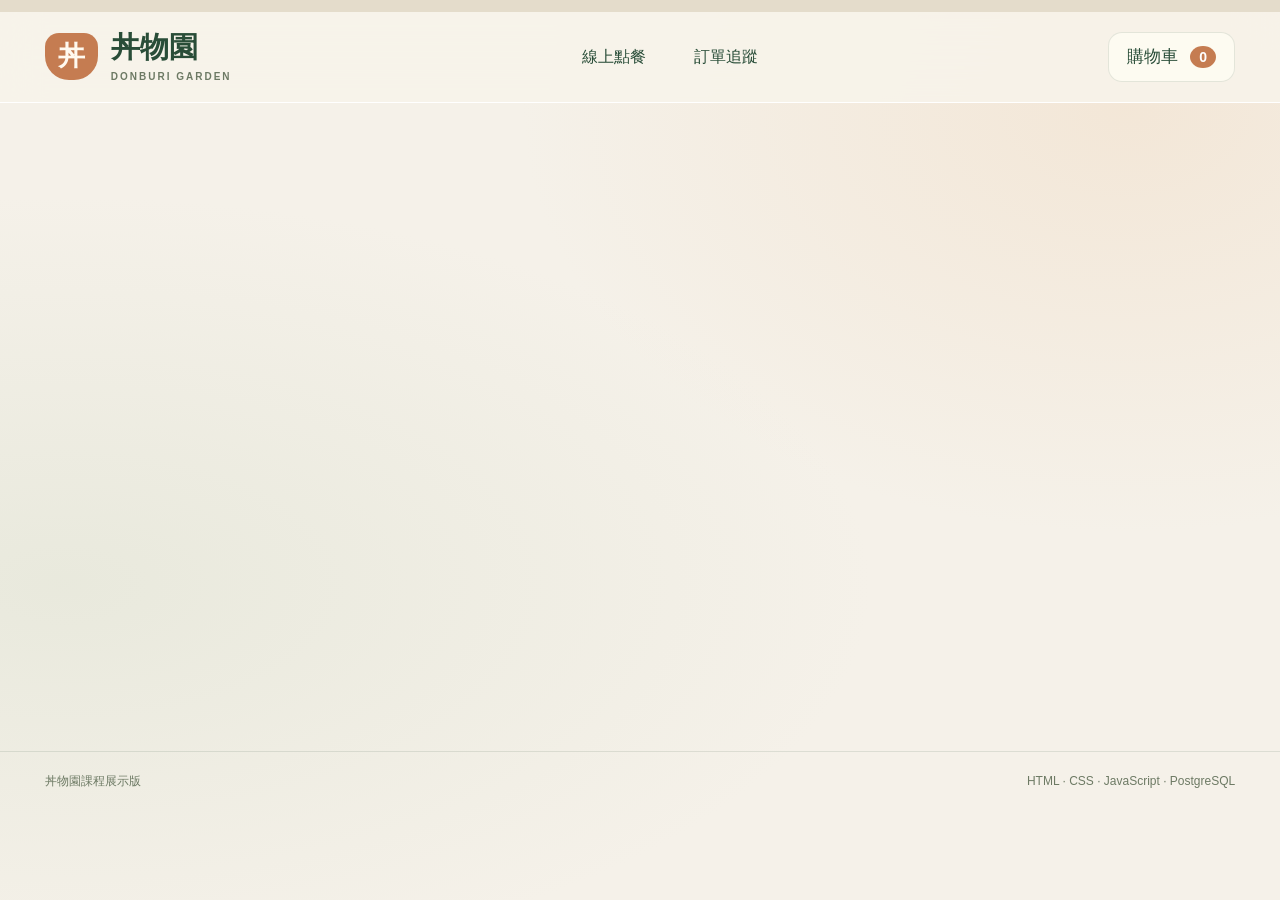
==== index.html @ c70777f3 "Add files via upload" ====
<!doctype html>
<html lang="zh-Hant">
<head><meta charset="utf-8"><meta name="viewport" content="width=device-width,initial-scale=1"><meta name="robots" content="noindex"><meta name="theme-color" content="#35543e"><title>丼物園｜今天想吃哪一碗？</title><link rel="stylesheet" href="./style.css">
<script defer src="./config.js"></script><script defer src="./js/menu.js"></script><script defer src="./js/api.js"></script><script defer src="./js/app.js"></script></head>
<body data-platform="customer"><div id="mode-notice" class="mode-notice"></div>
<header class="topbar"><a class="brand" href="./"><span class="bowl-logo" aria-hidden="true">丼</span><span>丼物園<small>DONBURI GARDEN</small></span></a><nav aria-label="主選單"><a href="#customer" data-nav="customer">線上點餐</a><a href="#tracking" data-nav="tracking">訂單追蹤</a></nav><button class="cart-toggle" data-action="cart" aria-label="開啟購物車">購物車 <b id="cart-count">0</b></button></header>
<div id="status" role="status" aria-live="polite"></div><main id="app"></main>
<footer>丼物園課程展示版<span>HTML · CSS · JavaScript · PostgreSQL</span></footer>
<dialog id="product-dialog" aria-labelledby="product-title"></dialog><dialog id="cancel-dialog" aria-labelledby="cancel-title"></dialog>
<div id="cart-shade" class="cart-shade" hidden data-action="close-cart"></div>
<noscript>請開啟 JavaScript，才能使用購物車與訂單追蹤。</noscript></body></html>
---- style.css ----
@font-face{font-family:Huninn;src:url('./assets/fonts/Huninn-Regular.ttf') format('truetype');font-display:swap}*{box-sizing:border-box} :root{--ink:#294d38;--muted:#6d7a64;--orange:#c57c51;--line:#31503720;--glass:#fffdf6ac;--cream:#f5f0e7;--sage:#dce2ce}body{margin:0;color:var(--ink);font:17px/1.6 Huninn,'Microsoft JhengHei',sans-serif;background:radial-gradient(ellipse at 5% 65%,#d9dfcd70,transparent 47%),radial-gradient(ellipse at 88% 12%,#f0d7bc65,transparent 38%),#f5f1e9;background-attachment:fixed}button,input,select,textarea{font:inherit;color:inherit}button,a{ -webkit-tap-highlight-color:transparent}button{cursor:pointer;padding:10px 18px;background:#fffdf4c9;border:1px solid var(--line);border-radius:14px;transition:transform .15s,background .15s,box-shadow .15s}button:hover:not(:disabled){transform:translateY(-2px);box-shadow:0 5px 16px #254d3810;background:#fffefa}button:disabled{opacity:.45;cursor:not-allowed}a{color:inherit;text-decoration:none}button:focus-visible,a:focus-visible,input:focus-visible,select:focus-visible,textarea:focus-visible{outline:3px solid var(--orange);outline-offset:3px}input,select,textarea{border:1px solid var(--line);border-radius:12px;background:#fffdf6c9;padding:10px 13px;max-width:100%}textarea{resize:vertical;min-height:72px}h1,h2,h3,p{margin:0}h1{font-size:clamp(30px,3vw,46px);line-height:1.3}h2{font-size:25px;line-height:1.4}h3{font-size:21px}small,.muted{color:var(--muted)}.mode-notice{text-align:center;padding:6px 15px;font-size:13px;background:#e4dccb;color:#575e4c}.topbar{position:sticky;top:0;z-index:20;display:flex;align-items:center;justify-content:space-between;gap:20px;padding:19px 3.5%;border-bottom:1px solid #fff;background:#f7f4ebdc;backdrop-filter:blur(20px)}.brand{display:flex;gap:13px;align-items:center;font-size:29px;font-weight:bold;white-space:nowrap;line-height:1.15}.brand small{display:block;font-size:10px;letter-spacing:2px;margin-top:7px}.bowl-logo{background:var(--orange);color:#fff9ef;border-radius:14px 14px 24px 24px;padding:8px 13px;font-size:27px}nav{display:flex;gap:10px}nav a{padding:8px 19px;border-radius:22px;font-size:16px}nav a.active{background:var(--orange);color:white}.cart-toggle{display:flex;gap:12px;align-items:center;white-space:nowrap}.cart-toggle b{background:var(--orange);color:white;border-radius:50%;min-width:26px;font-size:14px}main{max-width:1650px;margin:auto;padding:36px 3.5% 45px;min-height:72vh}.heading{margin-bottom:28px;display:flex;align-items:center;justify-content:space-between;gap:20px}.heading p{color:var(--muted);margin-top:10px}.heading .eyebrow{font-size:11px;letter-spacing:3px;margin-bottom:8px}.shop-grid{display:grid;grid-template-columns:minmax(0,1fr) 350px;gap:27px;align-items:start}.glass{border:1px solid #ffffffee;border-radius:23px;background:var(--glass);backdrop-filter:blur(20px);box-shadow:0 6px 22px #4f503609,inset 0 1px 0 white}.recommender{display:grid;grid-template-columns:1.1fr 1fr .9fr;align-items:center;padding:25px 27px;gap:22px;background:linear-gradient(115deg,#e4e8d8d9,#eef0e3b0);min-height:246px;margin-bottom:28px}.recommender h2{font-size:27px;margin-bottom:8px}.recommender p{font-size:14px;margin:5px 0 14px}.primary{background:#426044;color:#fffdf2;border-color:transparent;box-shadow:inset 0 1px 0 #ffffff44}.primary:hover:not(:disabled){background:#365139;color:white}.orange{background:var(--orange);color:white;border:0}.orange:hover:not(:disabled){background:#ae6941;color:white}.outline{background:#fffdf5a6}.result{border-left:1px solid #81947035;padding-left:24px}.result small{font-size:13px;color:#a26945}.result h3{font-size:28px;margin-top:7px}.price{color:var(--orange);font-size:30px;line-height:1.4;font-weight:bold}.result-actions{display:flex;gap:8px;margin-top:12px;flex-wrap:wrap}.result-actions button{padding:7px 12px;font-size:14px}.mascot-area{text-align:center;min-width:0}.bubble{font-size:14px;line-height:1.5;background:#fffdf5;border:1.5px solid #5c7054;border-radius:26px 26px 26px 6px;padding:10px 14px;min-height:61px;display:flex;justify-content:center;align-items:center;margin:0 auto 1px;max-width:220px}.mascot-btn{background:none!important;border:0;box-shadow:none!important;padding:0;display:block;width:140px;max-width:100%;margin:auto}.mascot{display:block;width:100%;height:132px;overflow:visible;animation:bob 3s ease-in-out infinite;filter:drop-shadow(0 5px 1px #6e775419)}.mascot-btn:active .mascot{transform:rotate(-8deg)}@keyframes bob{50%{transform:translateY(-5px) rotate(2deg)}}.pick-flash{animation:flash .4s ease}@keyframes flash{50%{transform:scale(1.035);opacity:.6}}.catalog-tools{display:flex;gap:16px;align-items:center;justify-content:space-between;margin-bottom:24px;flex-wrap:wrap}.tabs{display:flex;gap:8px;flex-wrap:wrap}.tabs button{border-radius:24px;padding:7px 18px}.tabs button.active{background:var(--orange);color:white;border-color:transparent}.search{flex:1;min-width:180px;max-width:300px}.search input{width:100%;border-radius:24px}.products{display:grid;grid-template-columns:repeat(3,minmax(0,1fr));gap:17px}.product{text-align:left;display:flex;flex-direction:column;align-items:stretch;padding:20px;min-height:181px;position:relative;overflow:hidden}.product small{font-size:12px;margin-bottom:9px;color:#718361}.product h3{font-size:21px;line-height:1.45;margin-bottom:7px}.product p{font-size:13px;color:var(--muted);flex:1}.product-bottom{display:flex;align-items:center;justify-content:space-between;margin-top:10px}.product-bottom strong{font-size:23px;color:var(--orange)}.plus{border-radius:50%;background:#eac7a87a;color:#b96d41;display:grid;place-items:center;width:29px;height:29px;font-size:25px;line-height:1}.product.sold{opacity:.55}.cart{padding:23px;position:sticky;top:116px;max-height:calc(100dvh - 140px);overflow:auto}.cart h2{padding-bottom:18px;border-bottom:1px solid var(--line)}.cart-close{display:none}.cart-items{max-height:280px;overflow:auto}.empty{padding:30px 10px;text-align:center;color:var(--muted)}.bag-symbol{display:block;font-size:43px;color:#78836b;margin-bottom:8px}.cart-item{padding:16px 0;border-bottom:1px solid var(--line)}.cart-item-head{display:flex;justify-content:space-between;gap:9px}.cart-item small{display:block;font-size:12px}.qty{display:flex;align-items:center;gap:12px;margin-top:9px}.qty button{padding:0;width:27px;height:27px;border-radius:50%;line-height:1}.qty .remove{margin-left:auto;width:auto;background:none;border:0;font-size:12px}.field{display:grid;gap:6px;font-size:14px;margin-top:15px}.field>small{font-size:12px;line-height:1.5}.field input,.field select,.field textarea{width:100%}.cart-total{display:flex;align-items:center;justify-content:space-between;margin:22px 0 14px;padding-top:15px;border-top:1px solid var(--line)}.checkout{width:100%;font-size:16px}.cart-foot{display:block;text-align:center;font-size:11px;margin-top:10px}.notice{background:#e6d5bf76;border:1px solid #fff;border-radius:13px;padding:11px 15px;font-size:14px;margin-bottom:18px}.staff-layout{display:grid;grid-template-columns:200px minmax(0,1fr);gap:25px}.side-nav{padding:18px;position:sticky;top:118px;align-self:start;display:grid;gap:8px}.side-nav button{border:0;text-align:left;justify-content:flex-start;background:transparent}.side-nav button.active{background:#dce4cf}.side-nav small{padding:14px 12px 4px;font-size:11px}.toolbar{display:flex;gap:12px;align-items:center;justify-content:space-between;flex-wrap:wrap;margin-bottom:20px}.metrics{display:grid;grid-template-columns:repeat(4,minmax(0,1fr));gap:14px;margin-bottom:22px}.metric{padding:18px}.metric small{display:block;font-size:12px}.metric strong{font-size:27px;display:block;margin-top:5px}.order-filters{padding:18px;margin-bottom:18px;display:flex;gap:12px;align-items:center;flex-wrap:wrap}.order-filters input{flex:1;min-width:150px}.order-card{padding:22px;margin-top:15px}.order-head{display:flex;gap:15px;justify-content:space-between;flex-wrap:wrap;padding-bottom:12px}.order-head h3{font-size:23px}.tag{display:inline-block;font-size:12px;padding:3px 9px;border-radius:12px;background:#e4e8d8;margin:3px 4px 0 0}.tag.pending{background:#edd3ad}.tag.cancelled{background:#e6cfc9}.order-meta{color:var(--muted);font-size:13px}.order-item{display:flex;justify-content:space-between;gap:12px;padding:8px 0;border-bottom:1px solid var(--line)}.order-item small{display:block;font-size:12px}.order-actions{display:flex;align-items:center;gap:9px;flex-wrap:wrap;margin-top:18px}.order-actions strong{margin-right:auto;color:var(--orange);font-size:25px}.danger{color:#995843;background:#f1dfd6}.report{padding:27px}.report>p{font-size:15px;color:var(--muted);margin:12px 0 20px}.settings-grid{display:grid;grid-template-columns:repeat(2,minmax(0,1fr));gap:0 20px}.soldout-grid{display:grid;grid-template-columns:repeat(3,minmax(0,1fr));gap:12px;margin:20px 0}.soldout-grid label{font-size:13px}.soldout-grid input{accent-color:#4c6949}.analytics{display:grid;grid-template-columns:1fr 1fr;gap:20px}.rank{display:flex;justify-content:space-between;gap:15px;padding:12px 0;border-bottom:1px solid var(--line)}.rank strong{white-space:nowrap}.bars{height:220px;display:flex;gap:12px;align-items:end;margin-top:25px;overflow-x:auto}.bar-col{flex:1;min-width:25px;display:flex;align-items:center;flex-direction:column;font-size:11px}.bar-col i{display:block;background:#87997b;min-width:20px;width:65%;border-radius:6px 6px 0 0;margin:6px 0}.tracking{max-width:820px;margin:0 auto;padding:35px}.tracking h1{font-size:31px}.tracking-num{font-size:60px;color:var(--orange);margin-top:10px;line-height:1.3}.steps{display:flex;justify-content:space-between;gap:8px;margin:25px 0}.step{text-align:center;font-size:13px;flex:1;padding:13px 5px;border-bottom:4px solid #cbd0bf;color:#929b87}.step.done{color:var(--ink);border-color:#5d7952}.track-actions{margin-top:22px;display:flex;gap:10px;flex-wrap:wrap}.login{max-width:480px;margin:40px auto;padding:32px}.login p{font-size:14px;color:var(--muted);margin:14px 0}.login .primary{margin-top:22px;width:100%}dialog{border:1px solid white;background:#fbf8ef;border-radius:26px;padding:30px;width:min(510px,calc(100vw - 28px));color:var(--ink);box-shadow:0 25px 100px #213f3940;max-height:90dvh}dialog::backdrop{background:#293c3155;backdrop-filter:blur(6px)}.modal-head{display:flex;align-items:start;justify-content:space-between;gap:20px;margin-bottom:16px}.modal-head button{border:0;background:#e9ebdf;border-radius:50%;padding:0;width:32px;height:32px}.sides{display:grid;grid-template-columns:1fr 1fr;gap:12px;margin:20px 0}.sides label{padding:12px;border:1px solid var(--line);border-radius:12px;font-size:15px}.sides input{accent-color:#506f4f}.modal-actions{display:flex;justify-content:space-between;align-items:center;margin-top:22px;gap:20px}.cart-shade{position:fixed;inset:0;background:#253f3255;backdrop-filter:blur(3px);z-index:29}#status{position:fixed;bottom:25px;left:50%;transform:translateX(-50%);z-index:100;background:#2e4e3d;color:#fffdf2;border-radius:16px;max-width:calc(100vw - 24px);padding:0;box-shadow:0 8px 30px #0002}#status:not(:empty){padding:13px 22px}footer{max-width:1650px;margin:auto;padding:20px 3.5%;display:flex;justify-content:space-between;gap:12px;font-size:12px;color:var(--muted);border-top:1px solid var(--line)}[hidden]{display:none!important}
@media(min-width:1450px){.shop-grid{grid-template-columns:minmax(0,1fr) 390px}.recommender{min-height:255px}.product{min-height:185px}}
@media(max-width:1150px){.shop-grid{grid-template-columns:minmax(0,1fr) 310px;gap:18px}.recommender{grid-template-columns:1.1fr 1fr;padding:20px}.mascot-area{grid-column:1 / -1;display:flex;align-items:center;justify-content:center;gap:10px}.mascot-btn{width:90px;margin:0}.mascot{height:80px}.bubble{max-width:270px;margin:0}.products{grid-template-columns:repeat(2,minmax(0,1fr))}.recommender h2{font-size:23px}.staff-layout{grid-template-columns:170px minmax(0,1fr)}.metrics{grid-template-columns:repeat(2,minmax(0,1fr))}.soldout-grid{grid-template-columns:repeat(2,minmax(0,1fr))}}
@media(max-width:850px){.topbar{padding:15px 4%;gap:10px;flex-wrap:wrap}.brand{font-size:24px}.brand small{font-size:8px}.bowl-logo{font-size:22px}.topbar nav{order:3;width:100%;justify-content:center;gap:5px}.topbar nav a{font-size:14px;padding:6px 12px}.cart-toggle{font-size:14px}.shop-grid{display:block}.cart{display:none;position:fixed;inset:0 0 0 auto;max-height:none;width:380px;max-width:100%;height:100dvh;z-index:30;border-radius:24px 0 0 24px;background:#f9f6eeef;overflow-y:auto}.cart.open{display:block}.cart-close{display:block;float:right;padding:3px 10px}.cart-items{max-height:35dvh}.staff-layout{display:block}.side-nav{display:flex;flex-wrap:wrap;position:static;margin-bottom:20px;padding:10px}.side-nav small{display:none}.side-nav button{font-size:13px;padding:7px 10px}main{padding:25px 4%}.heading{align-items:start}.heading h1{font-size:32px}.analytics{grid-template-columns:1fr}.tracking{padding:25px}.topbar{position:relative}.report{padding:21px}.recommender{grid-template-columns:1.1fr 1fr .8fr}.mascot-area{grid-column:auto;display:block}.mascot-btn{width:120px;margin:auto}.mascot{height:110px}.bubble{font-size:12px}.result h3{font-size:24px}}
@media(max-width:550px){body{font-size:16px}.heading h1{font-size:28px}.heading p{font-size:13px}.recommender{grid-template-columns:1fr 1fr;gap:17px;padding:19px}.recommender>div:first-child{grid-column:1 / -1}.recommender h2{font-size:24px}.result{border:0;padding:0}.result h3{font-size:23px}.result-actions button{font-size:12px;padding:7px 9px}.mascot-btn{width:110px}.bubble{font-size:12px;padding:8px 10px}.catalog-tools{gap:13px}.tabs{gap:6px}.tabs button{padding:6px 12px;font-size:13px}.search{max-width:none;width:100%}.products{gap:12px}.product{padding:16px 13px;min-height:180px}.product h3{font-size:18px}.product p{font-size:12px}.product-bottom strong{font-size:21px}.settings-grid{grid-template-columns:1fr}.soldout-grid{grid-template-columns:1fr 1fr}.order-card{padding:17px}.order-actions strong{width:100%}.metrics{gap:10px}.metric{padding:14px}.metric strong{font-size:24px}.toolbar{gap:10px}.toolbar h1{font-size:28px}.tracking h1{font-size:26px}footer{flex-direction:column;font-size:10px}.steps{gap:4px}.step{font-size:12px}.notice{font-size:12px}.heading .primary{padding:8px 10px;font-size:12px}.login{padding:23px}.mode-notice{font-size:11px}}
@media(prefers-reduced-motion:reduce){*,*::before,*::after{animation:none!important;transition:none!important;scroll-behavior:auto!important}}
@media print{.topbar,.mode-notice,.order-actions,.side-nav,footer,#status,.track-actions{display:none!important}body{background:white}.glass{box-shadow:none;background:white;border:1px solid #ccc}main{padding:0}.tracking{max-width:none}.staff-layout{display:block}}

/* 商家 POS 使用獨立入口。 */
body[data-platform="staff"] .topbar nav button{font-size:14px;padding:7px 12px}body[data-platform="staff"] .topbar nav{flex-wrap:wrap}
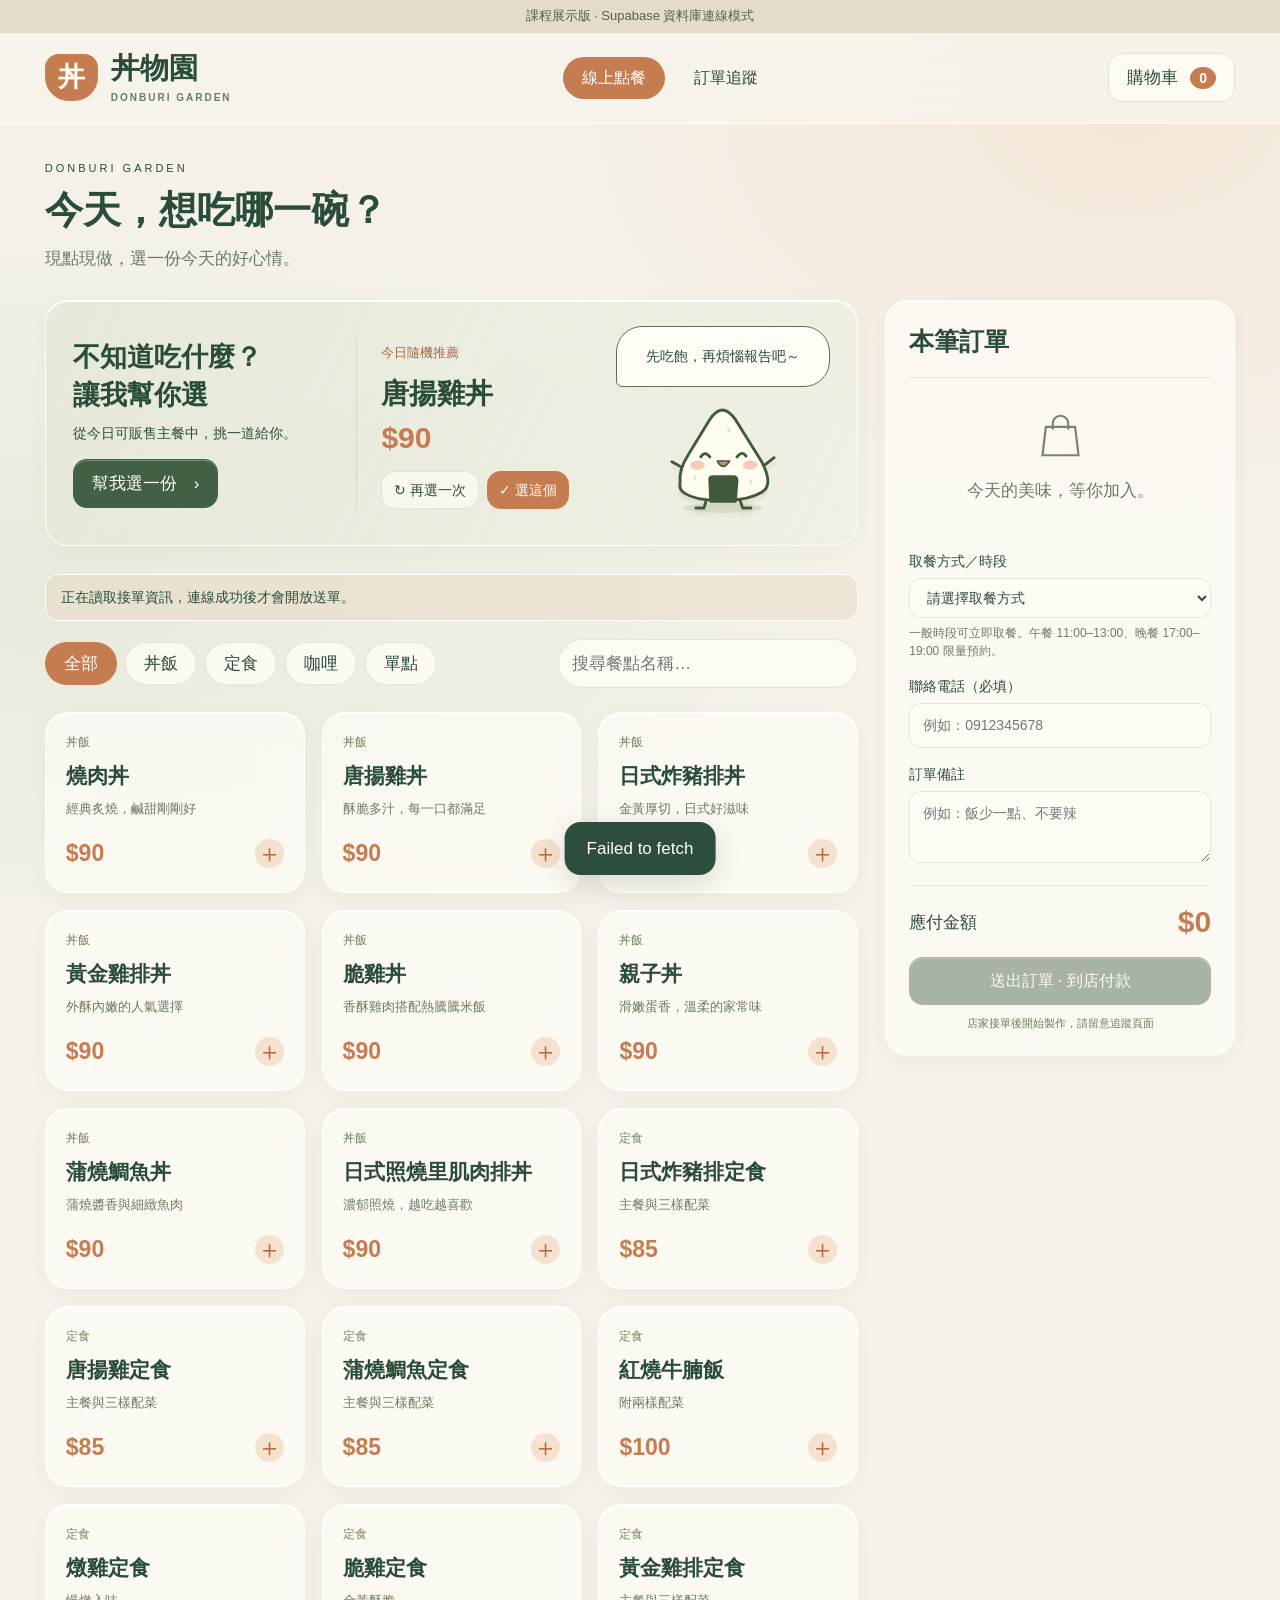
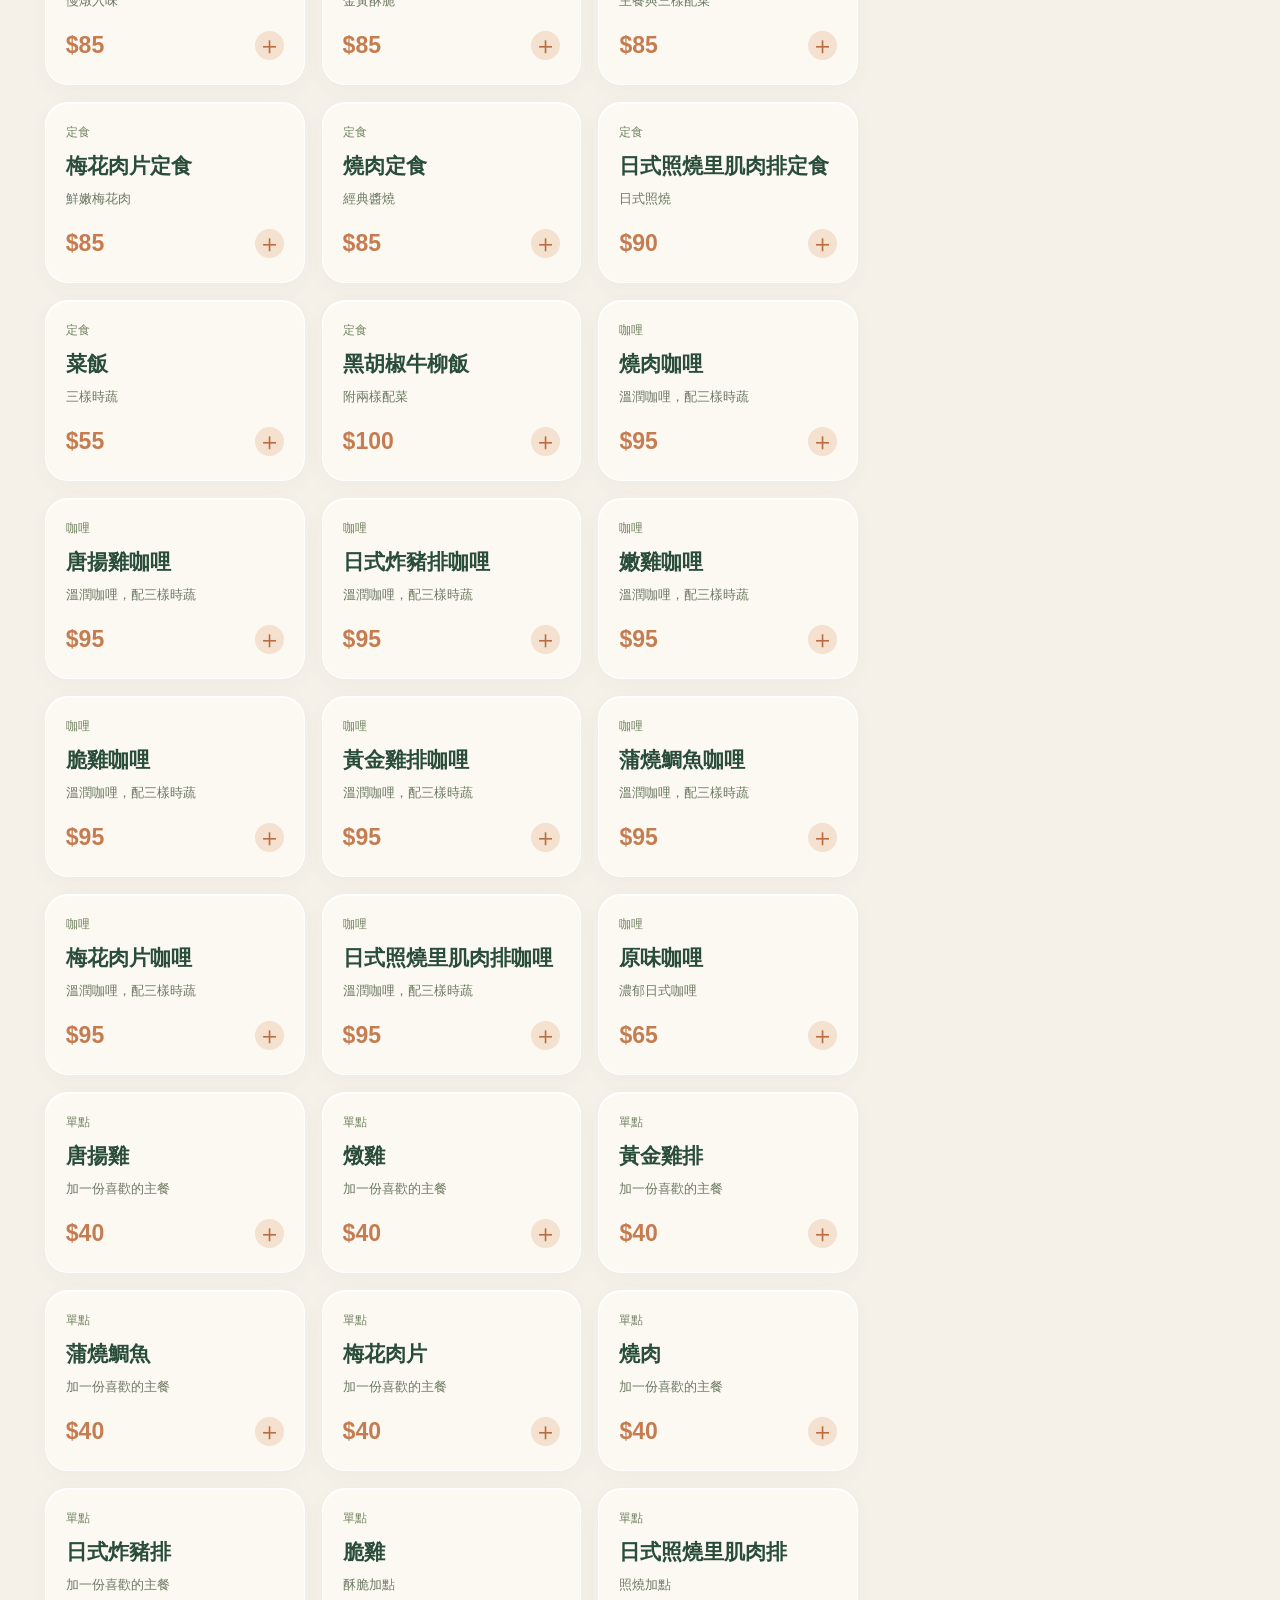
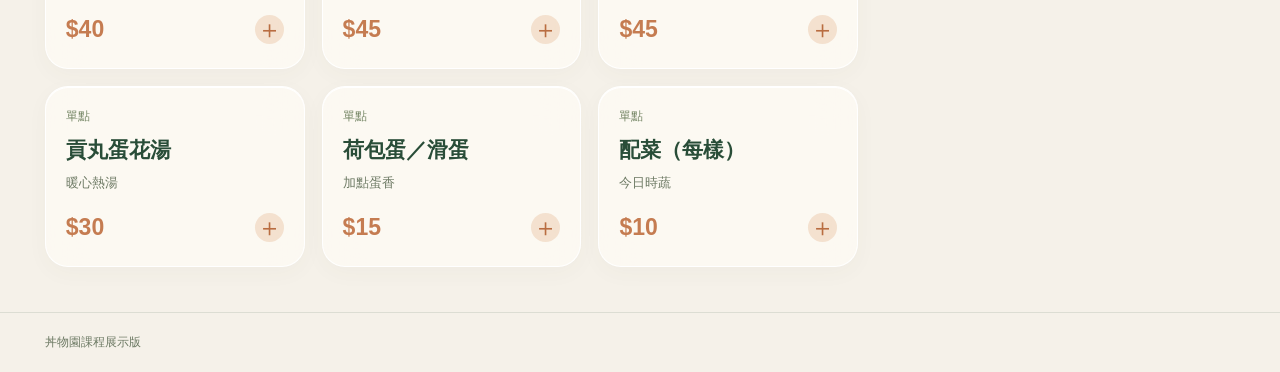
==== commit 81fb6ae4: "Update index.html" ====
--- a/index.html
+++ b/index.html
@@ -5,7 +5,7 @@
 <body data-platform="customer"><div id="mode-notice" class="mode-notice"></div>
 <header class="topbar"><a class="brand" href="./"><span class="bowl-logo" aria-hidden="true">丼</span><span>丼物園<small>DONBURI GARDEN</small></span></a><nav aria-label="主選單"><a href="#customer" data-nav="customer">線上點餐</a><a href="#tracking" data-nav="tracking">訂單追蹤</a></nav><button class="cart-toggle" data-action="cart" aria-label="開啟購物車">購物車 <b id="cart-count">0</b></button></header>
 <div id="status" role="status" aria-live="polite"></div><main id="app"></main>
-<footer>丼物園課程展示版<span>HTML · CSS · JavaScript · PostgreSQL</span></footer>
+<footer>丼物園課程展示版</footer>
 <dialog id="product-dialog" aria-labelledby="product-title"></dialog><dialog id="cancel-dialog" aria-labelledby="cancel-title"></dialog>
 <div id="cart-shade" class="cart-shade" hidden data-action="close-cart"></div>
-<noscript>請開啟 JavaScript，才能使用購物車與訂單追蹤。</noscript></body></html>+<noscript>請開啟 JavaScript，才能使用購物車與訂單追蹤。</noscript></body></html>
